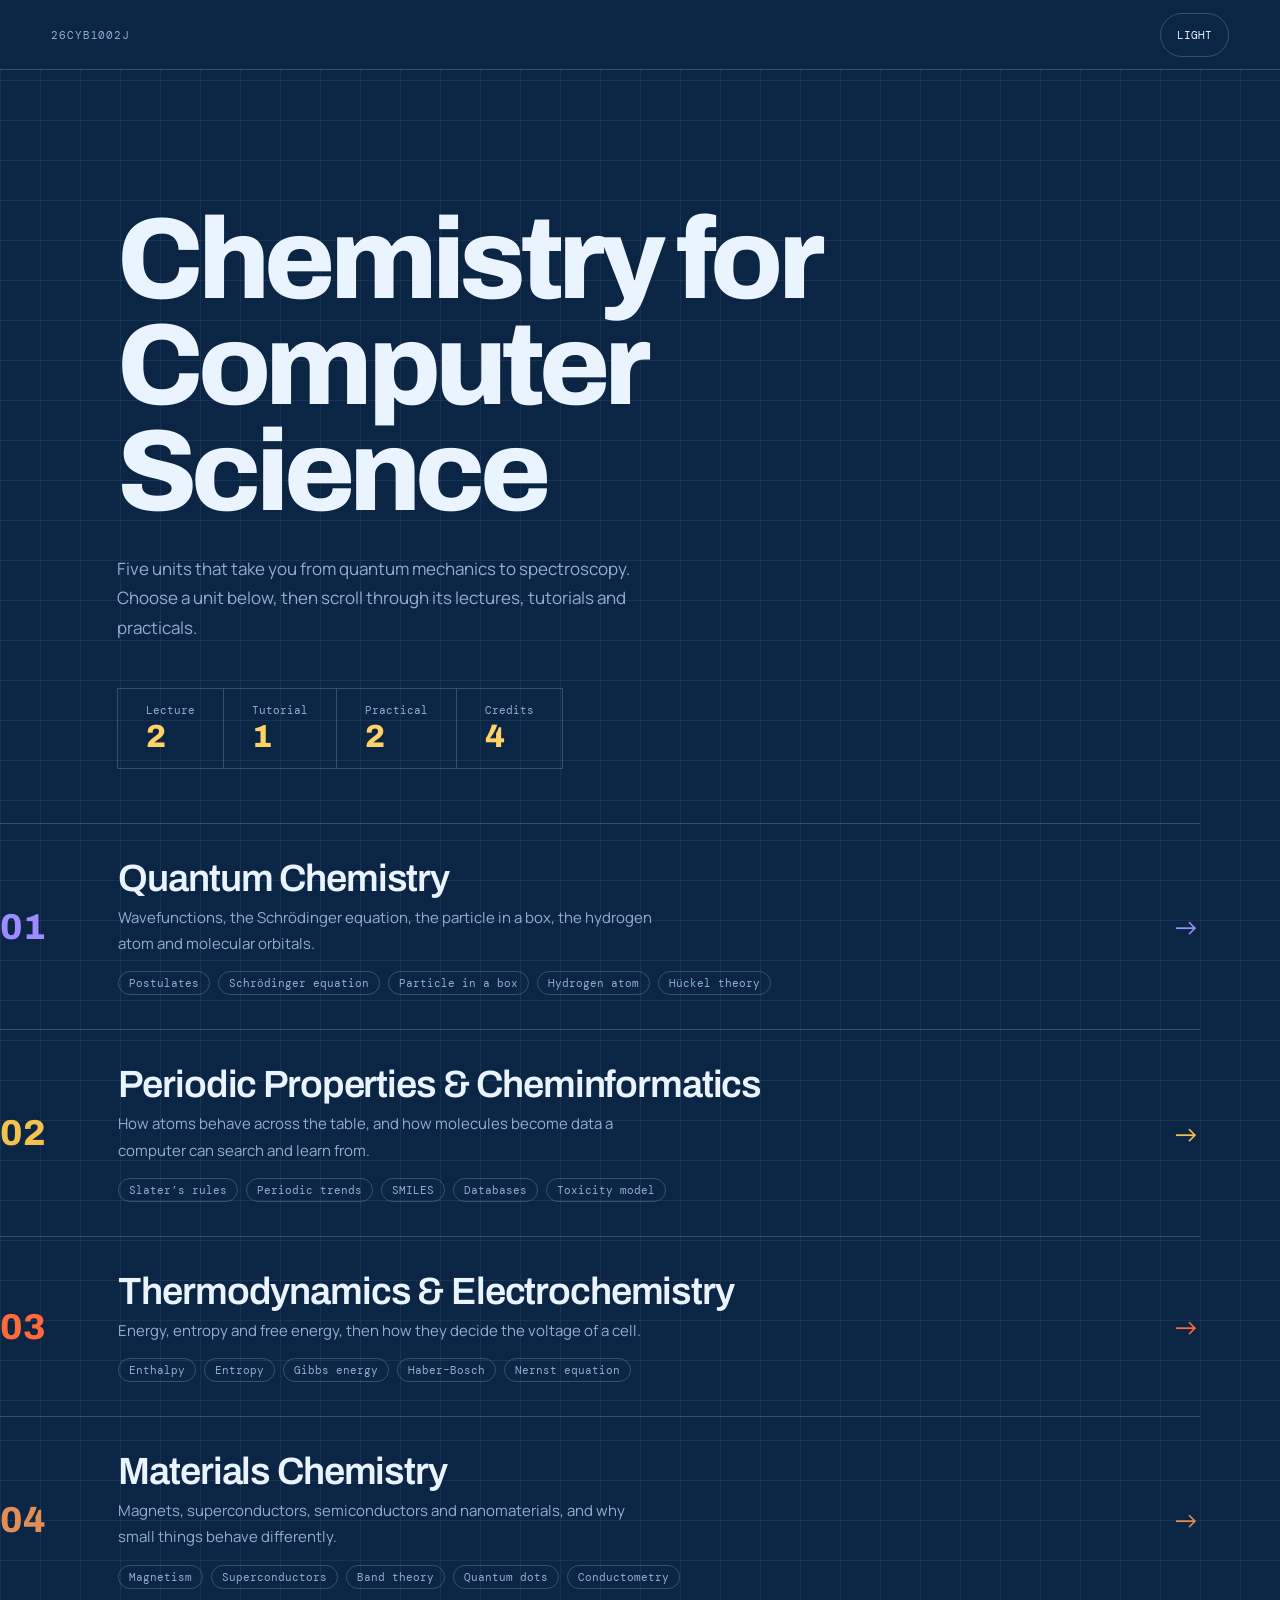
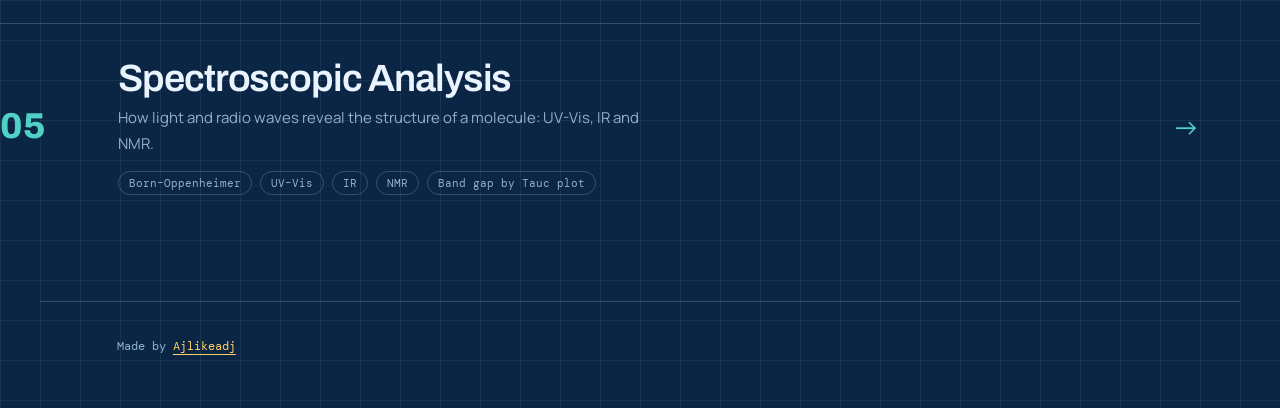
==== index.html @ 17121cbd "Add files via upload" ====
<!doctype html><html lang="en"><head><meta charset="utf-8"><meta name="viewport" content="width=device-width,initial-scale=1"><title>Chemistry for Computer Science</title><link rel="stylesheet" href="chem.css"></head><body class="t-home" style="--a:#ffd166"><div class="bar"></div><header class="top"><a class="brand" href="index.html">26CYB1002J</a><button id="theme" aria-label="Toggle light or dark theme">LIGHT</button></header><main><section class="hero wrap"><div><h1>Chemistry for Computer Science</h1><p>Five units that take you from quantum mechanics to spectroscopy. Choose a unit below, then scroll through its lectures, tutorials and practicals.</p><dl class="meta"><div><dt>Lecture</dt><dd>2</dd></div><div><dt>Tutorial</dt><dd>1</dd></div><div><dt>Practical</dt><dd>2</dd></div><div><dt>Credits</dt><dd>4</dd></div></dl></div></section><ol class="units wrap"><li><a href="quantum.html" style="--c:#9d8cff"><span class="n">01</span><div><h2>Quantum Chemistry</h2><p>Wavefunctions, the Schrödinger equation, the particle in a box, the hydrogen atom and molecular orbitals.</p><span class="chips"><i>Postulates</i><i>Schrödinger equation</i><i>Particle in a box</i><i>Hydrogen atom</i><i>Hückel theory</i></span></div><span class="go" aria-hidden="true">→</span></a></li><li><a href="periodic.html" style="--c:#f2c14e"><span class="n">02</span><div><h2>Periodic Properties & Cheminformatics</h2><p>How atoms behave across the table, and how molecules become data a computer can search and learn from.</p><span class="chips"><i>Slater’s rules</i><i>Periodic trends</i><i>SMILES</i><i>Databases</i><i>Toxicity model</i></span></div><span class="go" aria-hidden="true">→</span></a></li><li><a href="thermo.html" style="--c:#ff6a3d"><span class="n">03</span><div><h2>Thermodynamics & Electrochemistry</h2><p>Energy, entropy and free energy, then how they decide the voltage of a cell.</p><span class="chips"><i>Enthalpy</i><i>Entropy</i><i>Gibbs energy</i><i>Haber–Bosch</i><i>Nernst equation</i></span></div><span class="go" aria-hidden="true">→</span></a></li><li><a href="materials.html" style="--c:#e08e55"><span class="n">04</span><div><h2>Materials Chemistry</h2><p>Magnets, superconductors, semiconductors and nanomaterials, and why small things behave differently.</p><span class="chips"><i>Magnetism</i><i>Superconductors</i><i>Band theory</i><i>Quantum dots</i><i>Conductometry</i></span></div><span class="go" aria-hidden="true">→</span></a></li><li><a href="spectro.html" style="--c:#4fd1c5"><span class="n">05</span><div><h2>Spectroscopic Analysis</h2><p>How light and radio waves reveal the structure of a molecule: UV-Vis, IR and NMR.</p><span class="chips"><i>Born–Oppenheimer</i><i>UV–Vis</i><i>IR</i><i>NMR</i><i>Band gap by Tauc plot</i></span></div><span class="go" aria-hidden="true">→</span></a></li></ol></main><footer class="credit wrap">Made by <a href="https://github.com/ajlikeadj" target="_blank" rel="noopener">Ajlikeadj</a></footer><script src="chem.js"></script></body></html>
---- chem.css ----
@import url("https://fonts.googleapis.com/css2?family=Archivo:wght@500;700;800&family=Bebas+Neue&family=DM+Mono:wght@400;500&family=Fraunces:ital,wght@0,500;1,600&family=Manrope:wght@400;500;600;700;800&family=Space+Mono:wght@400;700&family=Unbounded:wght@500;700&display=swap");
:root{--ink:#171918;--paper:#f1efe7;--muted:#a9aea6;--line:#ffffff24;--panel:#202421;color-scheme:dark}*{box-sizing:border-box}html{scroll-behavior:smooth;scroll-padding-top:110px}
body{margin:0;background:var(--ink);color:var(--paper);font:17px/1.75 Manrope,sans-serif;overflow-x:clip}body.light{--ink:#f1efe7;--paper:#171918;--muted:#5d625b;--line:#17191830;--panel:#e6e2d6;color-scheme:light}
a{color:inherit}:focus-visible{outline:2px solid var(--a);outline-offset:5px}::selection{background:var(--a);color:#171918}
.bar{position:fixed;left:0;top:0;height:3px;width:100%;z-index:60;background:var(--a);transform:scaleX(var(--read,0));transform-origin:left}
.top{position:sticky;top:0;z-index:40;background:var(--ink);border-bottom:1px solid var(--line);display:flex;align-items:center;justify-content:space-between;gap:16px;padding:0 4vw;min-height:70px;flex-wrap:wrap}
.top nav{display:flex;gap:22px;flex-wrap:wrap}.top a,.top button{font:11px 'DM Mono',monospace;text-decoration:none;color:var(--muted)}.top a:hover,.top a.on{color:var(--paper)}.top a.on{border-bottom:2px solid var(--a)}
.top button{background:none;border:1px solid var(--line);border-radius:50px;padding:10px 16px;min-height:44px;cursor:pointer;color:var(--paper)}
.wrap{max-width:1200px;margin:auto;padding-inline:6vw}.hero{padding-block:9vh 7vh;display:grid;grid-template-columns:1.4fr 1fr;gap:5vw;align-items:center;min-height:78vh}
.hero small{font:11px 'DM Mono',monospace;color:var(--a);letter-spacing:.1em}h1{font-size:clamp(46px,8vw,118px);line-height:.92;letter-spacing:-.06em;margin:.25em 0;font-weight:500}h1 em{font-family:Fraunces,serif;color:var(--a);letter-spacing:-.04em}.hero p{color:var(--muted);max-width:46ch}
.ring{aspect-ratio:1;border-radius:50%;background:conic-gradient(from 25deg,var(--a),#3a4e4c 30%,var(--paper) 55%,#3a4e4c 80%,var(--a));-webkit-mask:radial-gradient(circle,transparent 31%,#000 32%);mask:radial-gradient(circle,transparent 31%,#000 32%);transform:rotate(calc(var(--read,0)*540deg))}
.sec{display:grid;grid-template-columns:minmax(0,1fr) minmax(0,2fr);gap:5vw;padding-block:9vh;border-top:1px solid var(--line)}.sec>header{position:sticky;top:110px;align-self:start}
.tag{font:11px 'DM Mono',monospace;color:var(--a)}h2{font-size:clamp(28px,3.4vw,46px);line-height:1.08;letter-spacing:-.04em;margin:.3em 0;font-weight:600}.sec p{max-width:68ch;margin:0 0 1.1em}
.key{border-left:3px solid var(--a);background:var(--panel);padding:18px 22px;font:14px/1.6 'DM Mono',monospace;margin-top:1.6em}
.labs{display:grid;grid-template-columns:repeat(auto-fit,minmax(260px,1fr));gap:20px}.lab{border:1px solid var(--line);padding:22px;border-radius:6px}.lab h3{margin:.3em 0;font-size:20px}.lab p{font-size:15px;color:var(--muted);margin:0}
.rev{opacity:0;transform:translateY(18px);transition:opacity .7s,transform .7s}.rev.in{opacity:1;transform:none}
.nav{display:flex;justify-content:space-between;gap:20px;padding-block:8vh;border-top:1px solid var(--line);font-size:24px;letter-spacing:-.03em}.nav a{text-decoration:none}.nav a:hover{color:var(--a)}
@media(max-width:800px){.hero,.sec{grid-template-columns:1fr}.sec>header{position:static}.ring{max-width:260px}}
@media(prefers-reduced-motion:reduce){html{scroll-behavior:auto}.rev{opacity:1;transform:none;transition:none}.ring{transform:none}}.units{list-style:none;margin:0;padding:0 0 8vh}.units li{border-top:1px solid var(--line)}.units a{display:grid;grid-template-columns:70px 1fr auto;gap:3vw;align-items:center;padding:34px 0;text-decoration:none;transition:padding .3s}.units a:hover{padding-left:16px}.units a:hover h2{color:var(--c)}.units .n{font:14px 'DM Mono',monospace;color:var(--c)}.units h2{margin:0;transition:color .2s}.units p{margin:6px 0 0;color:var(--muted);font-size:15px;max-width:60ch}.units .go{font-size:28px;color:var(--c)}.units{margin-top:4vh}
@media(max-width:800px){.units a{grid-template-columns:44px 1fr}.units .go{display:none}}
.steps{margin:0 0 1.5em;padding-left:1.4em}.steps li{margin-bottom:1.2em;padding-left:.4em}.steps b{display:block}

/* Updated .eq class for readability and text wrapping */
.eq{font:14px/1.7 'DM Mono',monospace;background:var(--panel);border:1px solid var(--line);padding:14px 18px;margin:12px 0;border-radius:6px;overflow-x:auto;white-space:pre-wrap;word-break:break-word}

.sec h4{font-size:20px;margin:1.8em 0 .5em;letter-spacing:-.02em}

h1,h2{font-family:var(--hf,Manrope,sans-serif)}body.light{--ink:#f4f2ea;--paper:#17181f;--muted:#5d625b;--line:#17191830;--panel:#e8e4d8;--a:var(--a2)}
.t-quantum{--ink:#0c0e2b;--paper:#e8e6ff;--muted:#9a9cc8;--line:#8b7cff33;--panel:#161a45;--a:#9d8cff;--a2:#5b3fd6;--hf:Fraunces,Georgia,serif;background-image:radial-gradient(55% 45% at 85% 5%,#6a4dff30,transparent)}
.t-periodic{--ink:#10261f;--paper:#eaf2e3;--muted:#9bb5a6;--line:#eaf2e333;--panel:#18362c;--a:#f2c14e;--a2:#8a6500;--hf:'Space Mono',monospace;background-image:linear-gradient(#ffffff0a 1px,transparent 1px),linear-gradient(90deg,#ffffff0a 1px,transparent 1px);background-size:34px 34px}
.t-thermo{--ink:#1c0f0b;--paper:#fbeadf;--muted:#c3a595;--line:#ff6a3d33;--panel:#2b1711;--a:#ff6a3d;--a2:#c2370f;--hf:'Bebas Neue',Impact,sans-serif;background-image:radial-gradient(70% 40% at 80% 0,#ff6a3d2e,transparent),radial-gradient(60% 30% at 0 100%,#3a8dff18,transparent)}
.t-materials{--ink:#12181c;--paper:#e6ecef;--muted:#93a3ab;--line:#e6ecef2b;--panel:#1b242a;--a:#e08e55;--a2:#a4531b;--hf:Archivo,sans-serif;background-image:radial-gradient(#ffffff0d 1.2px,transparent 1.4px);background-size:26px 26px}
.t-spectro{--ink:#07070b;--paper:#f2f0f7;--muted:#9a98ab;--line:#ffffff26;--panel:#13131c;--a:#4fd1c5;--a2:#087f78;--hf:Unbounded,sans-serif}
.t-home{--ink:#101112;--paper:#f1efe7;--muted:#a9aea6;--line:#ffffff24;--panel:#202421;--a:#f77d53;--a2:#c2461c;--hf:Fraunces,Georgia,serif}
body.light[class*=t-]{background-image:none}
.t-periodic h1{font-size:clamp(34px,5.4vw,74px);letter-spacing:-.05em;font-weight:700}.t-thermo h1{font-size:clamp(70px,12vw,170px);text-transform:uppercase;font-weight:400;letter-spacing:.01em;line-height:.85}.t-thermo h1 em{font-style:normal}
.t-spectro h1{font-size:clamp(32px,5.2vw,76px);letter-spacing:-.04em;font-weight:700}.t-materials h1{font-weight:800;letter-spacing:-.05em}.t-quantum h1,.t-home h1{font-weight:500}
.t-thermo h2,.t-periodic h2,.t-spectro h2{letter-spacing:-.02em}.t-thermo h2{font-weight:400;font-size:clamp(34px,4vw,56px);text-transform:uppercase}
.art{width:100%;max-width:440px;justify-self:center}.art svg{width:100%;height:auto;display:block}
.pt{display:grid;grid-template-columns:repeat(8,1fr);gap:6px}.pt b{aspect-ratio:1;display:grid;place-items:center;border-radius:6px;font:700 clamp(12px,1.8vw,18px) 'Space Mono',monospace;color:#10261f}.pt .n{background:#ffffff18;color:var(--muted)}.pt+small{display:block;margin-top:12px;font:11px 'Space Mono',monospace;color:var(--muted)}
.draw path{stroke-dasharray:1400;stroke-dashoffset:1400;animation:dr 2.4s .2s ease-out forwards}@keyframes dr{to{stroke-dashoffset:0}}
.stripes{display:grid;gap:10px}.stripes a{display:flex;justify-content:space-between;padding:16px 20px;border-radius:4px;text-decoration:none;color:#111;font:700 15px Manrope,sans-serif;transition:transform .25s}.stripes a:hover{transform:translateX(-10px)}.stripes span{font:12px 'DM Mono',monospace}
@media(max-width:800px){.art{max-width:300px}}
@media(prefers-reduced-motion:reduce){.draw path{animation:none;stroke-dashoffset:0}}
.t-home{--ink:#0b2545;--paper:#eaf4ff;--muted:#8fb0d1;--line:#eaf4ff33;--panel:#123566;--a:#ffd166;--a2:#8a5a00;--hf:Archivo,sans-serif;background-image:linear-gradient(#eaf4ff10 1px,transparent 1px),linear-gradient(90deg,#eaf4ff10 1px,transparent 1px);background-size:40px 40px}
.t-home .hero{grid-template-columns:1fr;min-height:0;padding-block:12vh 6vh}.t-home h1{font-size:clamp(46px,9vw,132px);font-weight:800;letter-spacing:-.05em;max-width:11ch}.t-home .hero p{max-width:52ch}
.brand{font:12px 'DM Mono',monospace;letter-spacing:.08em;text-decoration:none;color:var(--paper)}
.meta{display:flex;gap:0;margin:5vh 0 0;border:1px solid var(--line);width:max-content;max-width:100%}.meta div{padding:14px 28px;border-right:1px solid var(--line)}.meta div:last-child{border:0}.meta dt{font:11px 'DM Mono',monospace;color:var(--muted)}.meta dd{margin:2px 0 0;font:800 32px Archivo,sans-serif;color:var(--a)}
.t-home .units{margin-top:0}.t-home .units a{grid-template-columns:80px 1fr auto}.t-home .units .n{font:800 36px Archivo,sans-serif;color:var(--c)}.t-home .units h2{font-size:clamp(24px,3vw,38px);letter-spacing:-.03em}
.chips{display:flex;flex-wrap:wrap;gap:8px;margin-top:14px}.chips i{font:11px 'DM Mono',monospace;font-style:normal;border:1px solid var(--line);padding:4px 10px;border-radius:50px;color:var(--muted)}.units a:hover .chips i{border-color:var(--c);color:var(--paper)}
@media(max-width:800px){.t-home .units a{grid-template-columns:48px 1fr}.meta div{padding:12px 16px}}
.credit{padding-block:4vh 6vh;border-top:1px solid var(--line);font:12px 'DM Mono',monospace;color:var(--muted)}.credit a{color:var(--a);text-underline-offset:4px}.credit a:hover{color:var(--paper)}
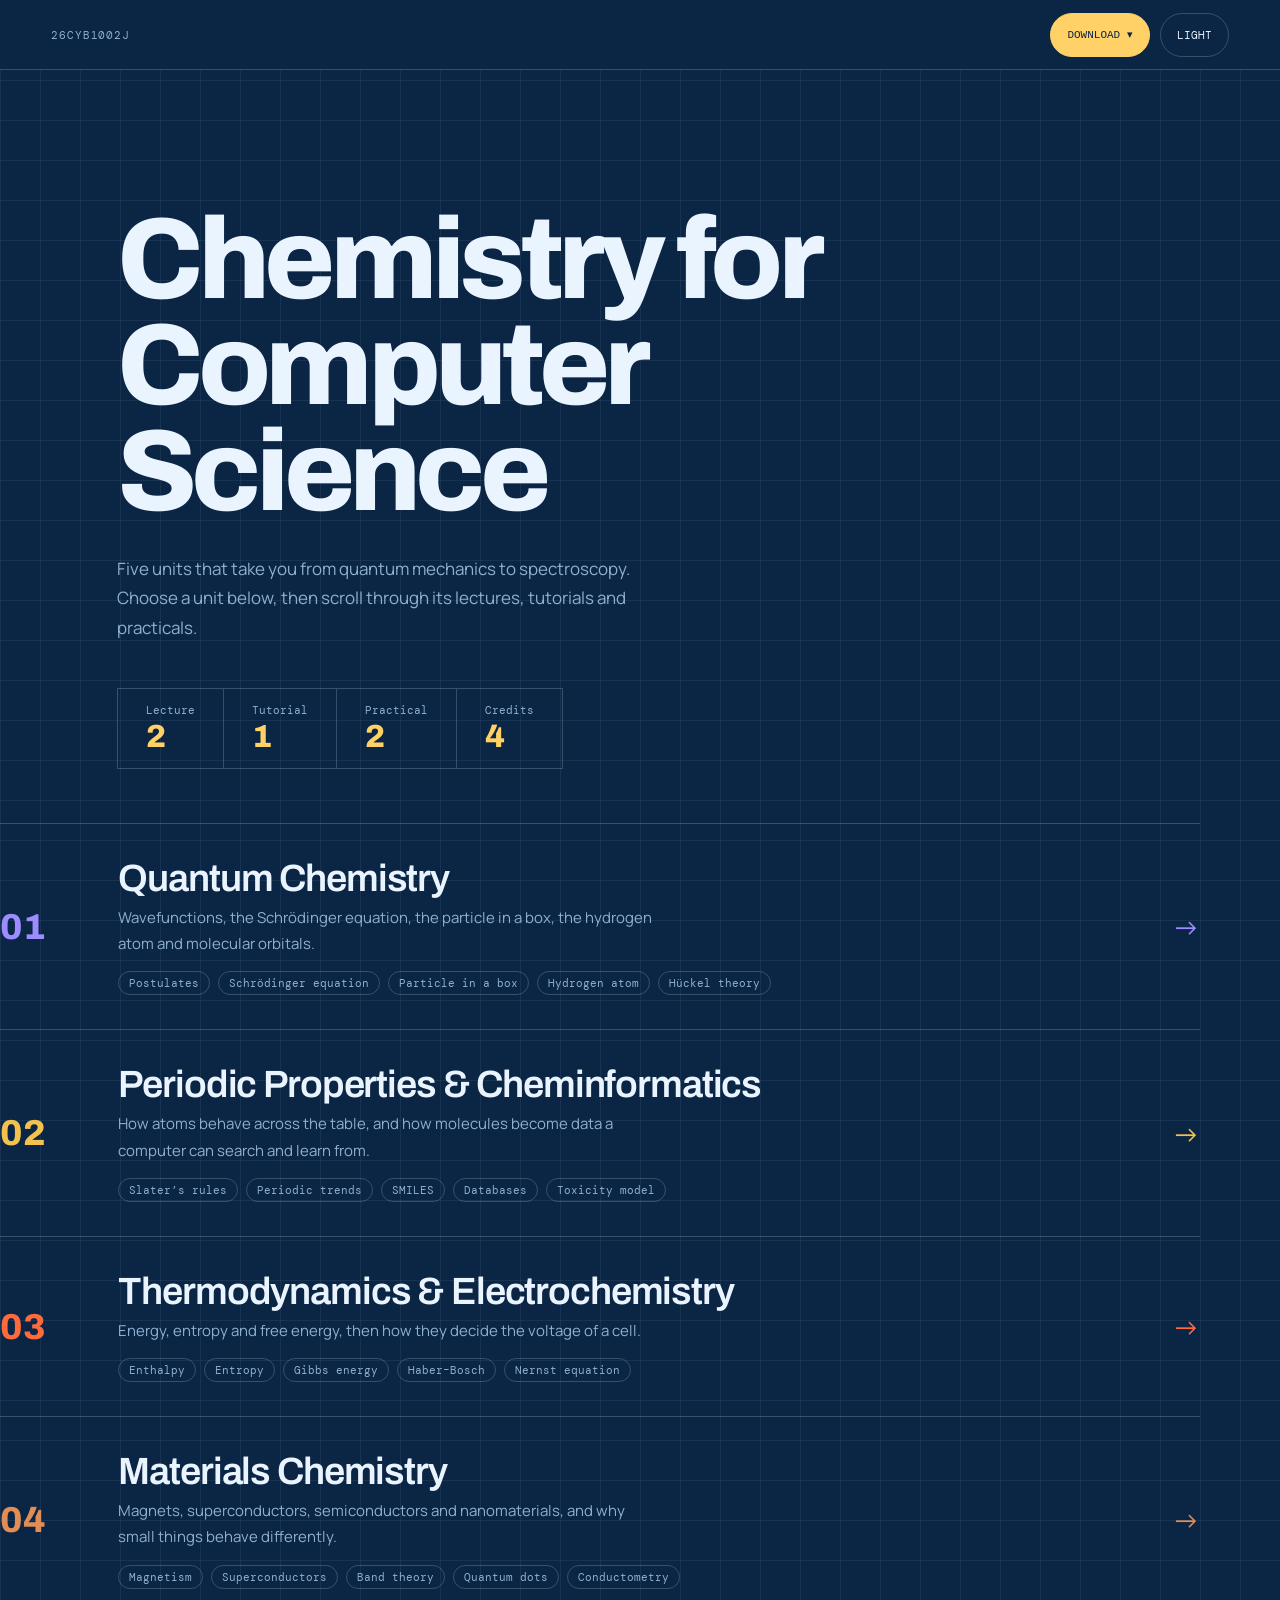
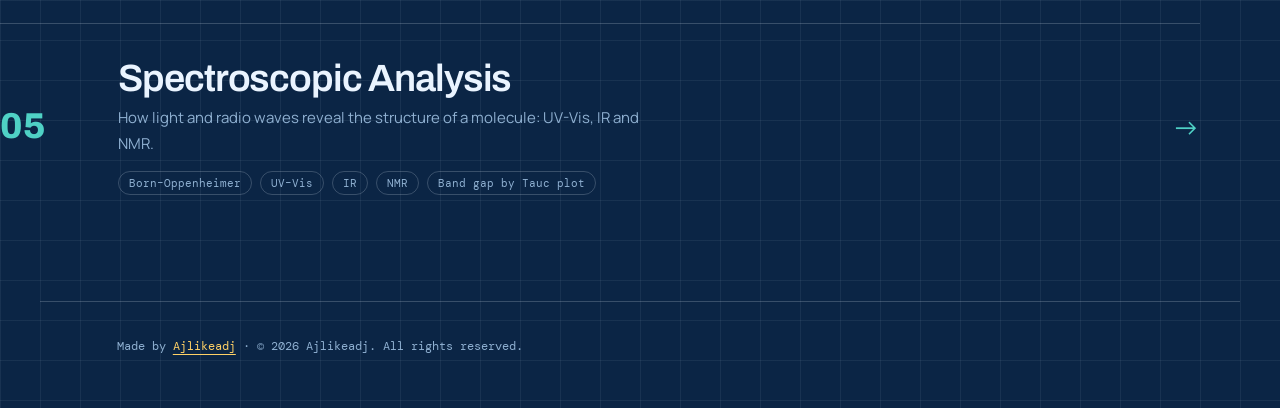
==== commit b8231806: "Add files via upload" ====
--- a/index.html
+++ b/index.html
@@ -1 +1,2 @@
-<!doctype html><html lang="en"><head><meta charset="utf-8"><meta name="viewport" content="width=device-width,initial-scale=1"><title>Chemistry for Computer Science</title><link rel="stylesheet" href="chem.css"></head><body class="t-home" style="--a:#ffd166"><div class="bar"></div><header class="top"><a class="brand" href="index.html">26CYB1002J</a><button id="theme" aria-label="Toggle light or dark theme">LIGHT</button></header><main><section class="hero wrap"><div><h1>Chemistry for Computer Science</h1><p>Five units that take you from quantum mechanics to spectroscopy. Choose a unit below, then scroll through its lectures, tutorials and practicals.</p><dl class="meta"><div><dt>Lecture</dt><dd>2</dd></div><div><dt>Tutorial</dt><dd>1</dd></div><div><dt>Practical</dt><dd>2</dd></div><div><dt>Credits</dt><dd>4</dd></div></dl></div></section><ol class="units wrap"><li><a href="quantum.html" style="--c:#9d8cff"><span class="n">01</span><div><h2>Quantum Chemistry</h2><p>Wavefunctions, the Schrödinger equation, the particle in a box, the hydrogen atom and molecular orbitals.</p><span class="chips"><i>Postulates</i><i>Schrödinger equation</i><i>Particle in a box</i><i>Hydrogen atom</i><i>Hückel theory</i></span></div><span class="go" aria-hidden="true">→</span></a></li><li><a href="periodic.html" style="--c:#f2c14e"><span class="n">02</span><div><h2>Periodic Properties & Cheminformatics</h2><p>How atoms behave across the table, and how molecules become data a computer can search and learn from.</p><span class="chips"><i>Slater’s rules</i><i>Periodic trends</i><i>SMILES</i><i>Databases</i><i>Toxicity model</i></span></div><span class="go" aria-hidden="true">→</span></a></li><li><a href="thermo.html" style="--c:#ff6a3d"><span class="n">03</span><div><h2>Thermodynamics & Electrochemistry</h2><p>Energy, entropy and free energy, then how they decide the voltage of a cell.</p><span class="chips"><i>Enthalpy</i><i>Entropy</i><i>Gibbs energy</i><i>Haber–Bosch</i><i>Nernst equation</i></span></div><span class="go" aria-hidden="true">→</span></a></li><li><a href="materials.html" style="--c:#e08e55"><span class="n">04</span><div><h2>Materials Chemistry</h2><p>Magnets, superconductors, semiconductors and nanomaterials, and why small things behave differently.</p><span class="chips"><i>Magnetism</i><i>Superconductors</i><i>Band theory</i><i>Quantum dots</i><i>Conductometry</i></span></div><span class="go" aria-hidden="true">→</span></a></li><li><a href="spectro.html" style="--c:#4fd1c5"><span class="n">05</span><div><h2>Spectroscopic Analysis</h2><p>How light and radio waves reveal the structure of a molecule: UV-Vis, IR and NMR.</p><span class="chips"><i>Born–Oppenheimer</i><i>UV–Vis</i><i>IR</i><i>NMR</i><i>Band gap by Tauc plot</i></span></div><span class="go" aria-hidden="true">→</span></a></li></ol></main><footer class="credit wrap">Made by <a href="https://github.com/ajlikeadj" target="_blank" rel="noopener">Ajlikeadj</a></footer><script src="chem.js"></script></body></html>+<!-- © 2026 Ajlikeadj · https://github.com/ajlikeadj · All rights reserved. Copying, editing or redistributing without written permission is not allowed. -->
+<!doctype html><html lang="en"><head><meta charset="utf-8"><meta name="author" content="Ajlikeadj"><meta name="copyright" content="© 2026 Ajlikeadj. All rights reserved."><meta name="viewport" content="width=device-width,initial-scale=1"><title>Chemistry for Computer Science</title><link rel="stylesheet" href="chem.css"></head><body class="t-home" style="--a:#ffd166"><div class="bar"></div><header class="top"><a class="brand" href="index.html">26CYB1002J</a><div class="tools"><div class="dl"><button id="dlBtn" aria-expanded="false" aria-haspopup="true" aria-controls="dlMenu">DOWNLOAD ▾</button><ul id="dlMenu" hidden><li><a href="Chemistry-for-Computer-Science.docx" download>Word document (.docx)</a></li><li><a href="Chemistry-for-Computer-Science.pptx" download>PowerPoint (.pptx)</a></li><li><a href="Chemistry-for-Computer-Science.pdf" download>PDF (.pdf)</a></li></ul></div><button id="theme" aria-label="Toggle light or dark theme">LIGHT</button></div></header><main><section class="hero wrap"><div><h1>Chemistry for Computer Science</h1><p>Five units that take you from quantum mechanics to spectroscopy. Choose a unit below, then scroll through its lectures, tutorials and practicals.</p><dl class="meta"><div><dt>Lecture</dt><dd>2</dd></div><div><dt>Tutorial</dt><dd>1</dd></div><div><dt>Practical</dt><dd>2</dd></div><div><dt>Credits</dt><dd>4</dd></div></dl></div></section><ol class="units wrap"><li><a href="quantum.html" style="--c:#9d8cff"><span class="n">01</span><div><h2>Quantum Chemistry</h2><p>Wavefunctions, the Schrödinger equation, the particle in a box, the hydrogen atom and molecular orbitals.</p><span class="chips"><i>Postulates</i><i>Schrödinger equation</i><i>Particle in a box</i><i>Hydrogen atom</i><i>Hückel theory</i></span></div><span class="go" aria-hidden="true">→</span></a></li><li><a href="periodic.html" style="--c:#f2c14e"><span class="n">02</span><div><h2>Periodic Properties & Cheminformatics</h2><p>How atoms behave across the table, and how molecules become data a computer can search and learn from.</p><span class="chips"><i>Slater’s rules</i><i>Periodic trends</i><i>SMILES</i><i>Databases</i><i>Toxicity model</i></span></div><span class="go" aria-hidden="true">→</span></a></li><li><a href="thermo.html" style="--c:#ff6a3d"><span class="n">03</span><div><h2>Thermodynamics & Electrochemistry</h2><p>Energy, entropy and free energy, then how they decide the voltage of a cell.</p><span class="chips"><i>Enthalpy</i><i>Entropy</i><i>Gibbs energy</i><i>Haber–Bosch</i><i>Nernst equation</i></span></div><span class="go" aria-hidden="true">→</span></a></li><li><a href="materials.html" style="--c:#e08e55"><span class="n">04</span><div><h2>Materials Chemistry</h2><p>Magnets, superconductors, semiconductors and nanomaterials, and why small things behave differently.</p><span class="chips"><i>Magnetism</i><i>Superconductors</i><i>Band theory</i><i>Quantum dots</i><i>Conductometry</i></span></div><span class="go" aria-hidden="true">→</span></a></li><li><a href="spectro.html" style="--c:#4fd1c5"><span class="n">05</span><div><h2>Spectroscopic Analysis</h2><p>How light and radio waves reveal the structure of a molecule: UV-Vis, IR and NMR.</p><span class="chips"><i>Born–Oppenheimer</i><i>UV–Vis</i><i>IR</i><i>NMR</i><i>Band gap by Tauc plot</i></span></div><span class="go" aria-hidden="true">→</span></a></li></ol></main><footer class="credit wrap">Made by <a href="https://github.com/ajlikeadj" target="_blank" rel="noopener">Ajlikeadj</a> · © 2026 Ajlikeadj. All rights reserved.</footer><script src="chem.js"></script></body></html>
--- a/chem.css
+++ b/chem.css
@@ -18,12 +18,7 @@
 @media(max-width:800px){.hero,.sec{grid-template-columns:1fr}.sec>header{position:static}.ring{max-width:260px}}
 @media(prefers-reduced-motion:reduce){html{scroll-behavior:auto}.rev{opacity:1;transform:none;transition:none}.ring{transform:none}}.units{list-style:none;margin:0;padding:0 0 8vh}.units li{border-top:1px solid var(--line)}.units a{display:grid;grid-template-columns:70px 1fr auto;gap:3vw;align-items:center;padding:34px 0;text-decoration:none;transition:padding .3s}.units a:hover{padding-left:16px}.units a:hover h2{color:var(--c)}.units .n{font:14px 'DM Mono',monospace;color:var(--c)}.units h2{margin:0;transition:color .2s}.units p{margin:6px 0 0;color:var(--muted);font-size:15px;max-width:60ch}.units .go{font-size:28px;color:var(--c)}.units{margin-top:4vh}
 @media(max-width:800px){.units a{grid-template-columns:44px 1fr}.units .go{display:none}}
-.steps{margin:0 0 1.5em;padding-left:1.4em}.steps li{margin-bottom:1.2em;padding-left:.4em}.steps b{display:block}
-
-/* Updated .eq class for readability and text wrapping */
-.eq{font:14px/1.7 'DM Mono',monospace;background:var(--panel);border:1px solid var(--line);padding:14px 18px;margin:12px 0;border-radius:6px;overflow-x:auto;white-space:pre-wrap;word-break:break-word}
-
-.sec h4{font-size:20px;margin:1.8em 0 .5em;letter-spacing:-.02em}
+.steps{margin:0 0 1.5em;padding-left:1.4em}.steps li{margin-bottom:1.2em;padding-left:.4em}.steps b{display:block}.eq{font:15px/1.7 'DM Mono',monospace;background:var(--panel);padding:10px 16px;margin:8px 0;border-radius:4px;overflow-x:auto;white-space:pre}.sec h4{font-size:20px;margin:1.8em 0 .5em;letter-spacing:-.02em}
 
 h1,h2{font-family:var(--hf,Manrope,sans-serif)}body.light{--ink:#f4f2ea;--paper:#17181f;--muted:#5d625b;--line:#17191830;--panel:#e8e4d8;--a:var(--a2)}
 .t-quantum{--ink:#0c0e2b;--paper:#e8e6ff;--muted:#9a9cc8;--line:#8b7cff33;--panel:#161a45;--a:#9d8cff;--a2:#5b3fd6;--hf:Fraunces,Georgia,serif;background-image:radial-gradient(55% 45% at 85% 5%,#6a4dff30,transparent)}
@@ -49,4 +44,7 @@
 .t-home .units{margin-top:0}.t-home .units a{grid-template-columns:80px 1fr auto}.t-home .units .n{font:800 36px Archivo,sans-serif;color:var(--c)}.t-home .units h2{font-size:clamp(24px,3vw,38px);letter-spacing:-.03em}
 .chips{display:flex;flex-wrap:wrap;gap:8px;margin-top:14px}.chips i{font:11px 'DM Mono',monospace;font-style:normal;border:1px solid var(--line);padding:4px 10px;border-radius:50px;color:var(--muted)}.units a:hover .chips i{border-color:var(--c);color:var(--paper)}
 @media(max-width:800px){.t-home .units a{grid-template-columns:48px 1fr}.meta div{padding:12px 16px}}
-.credit{padding-block:4vh 6vh;border-top:1px solid var(--line);font:12px 'DM Mono',monospace;color:var(--muted)}.credit a{color:var(--a);text-underline-offset:4px}.credit a:hover{color:var(--paper)}+.credit{padding-block:4vh 6vh;border-top:1px solid var(--line);font:12px 'DM Mono',monospace;color:var(--muted)}.credit a{color:var(--a);text-underline-offset:4px}.credit a:hover{color:var(--paper)}
+.tools{display:flex;gap:10px;align-items:center}.dl{position:relative}.top .dl>button{background:var(--a);color:var(--ink);border-color:var(--a);font-weight:500}
+#dlMenu{position:absolute;right:0;top:calc(100% + 8px);list-style:none;margin:0;padding:6px;background:var(--panel);border:1px solid var(--line);border-radius:8px;min-width:230px;z-index:70;box-shadow:0 12px 30px #0006}
+#dlMenu a{display:block;padding:12px 14px;border-radius:5px;font:12px 'DM Mono',monospace;color:var(--paper);text-decoration:none}#dlMenu a:hover,#dlMenu a:focus-visible{background:var(--a);color:var(--ink)}
